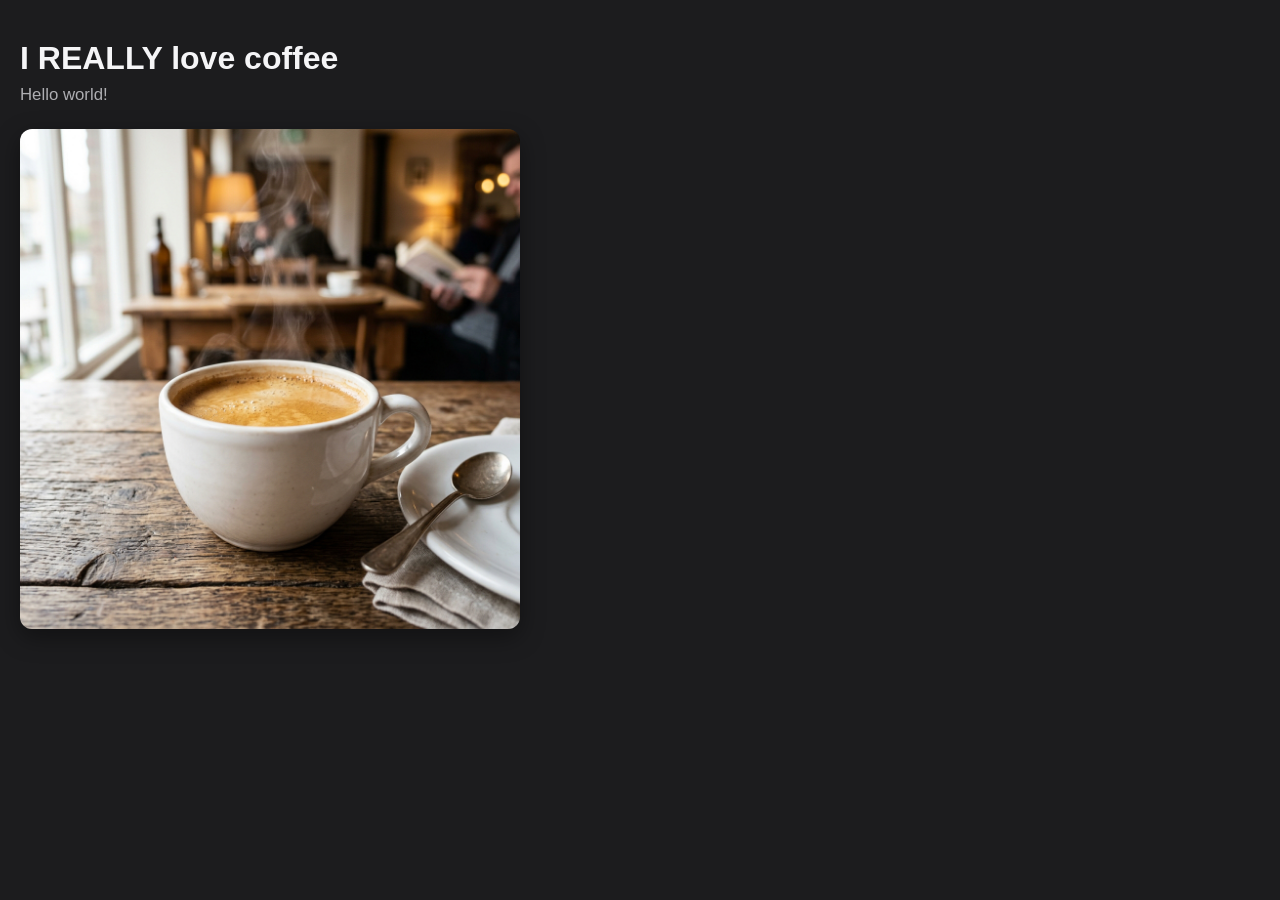
==== index.html @ 9ee0c2e5 "initial commit" ====
<!DOCTYPE html>
<html>
    <head>
        <title>My First Webpage</title>
        <link rel="stylesheet" href="styles.css">
    </head>
    <body>
        <h1>I REALLY love coffee</h1>
        <p>Hello world!</p>

        <img src="coffee.jpg" width="500"/>

        <!-- CORS demo -->
        <div id="tofetch"></div>
        <script>
            var tofetch = document.getElementById("tofetch");

            fetch('http://s3-cross-origin-other-bucket-981526069311-eu-west-1-an.s3-website-eu-west-1.amazonaws.com/extra-page.html')
            .then((response) => { 
                return response.text();
            })
            .then((html) => {
                tofetch.innerHTML = html     
            });
        </script>
    </body>
</html>
---- styles.css ----
/* styles.css — for index.html (Bucket 1 Frontend) */

* {
  box-sizing: border-box;
  margin: 0;
  padding: 0;
}

body {
  font-family: -apple-system, BlinkMacSystemFont, "Segoe UI", Roboto, sans-serif;
  background-color: #1c1c1e;
  color: #f5f5f7;
  padding: 40px 20px;
  min-height: 100vh;
}

h1 {
  font-size: 2rem;
  font-weight: 700;
  margin-bottom: 8px;
  color: #f5f5f7;
}

p {
  font-size: 1.05rem;
  color: #aeaeb2;
  margin-bottom: 24px;
}

img {
  display: block;
  width: 500px;
  max-width: 100%;
  border-radius: 12px;
  box-shadow: 0 8px 24px rgba(0, 0, 0, 0.4);
  margin-bottom: 32px;
  object-fit: cover;
}

#tofetch {
  margin-top: 8px;
}
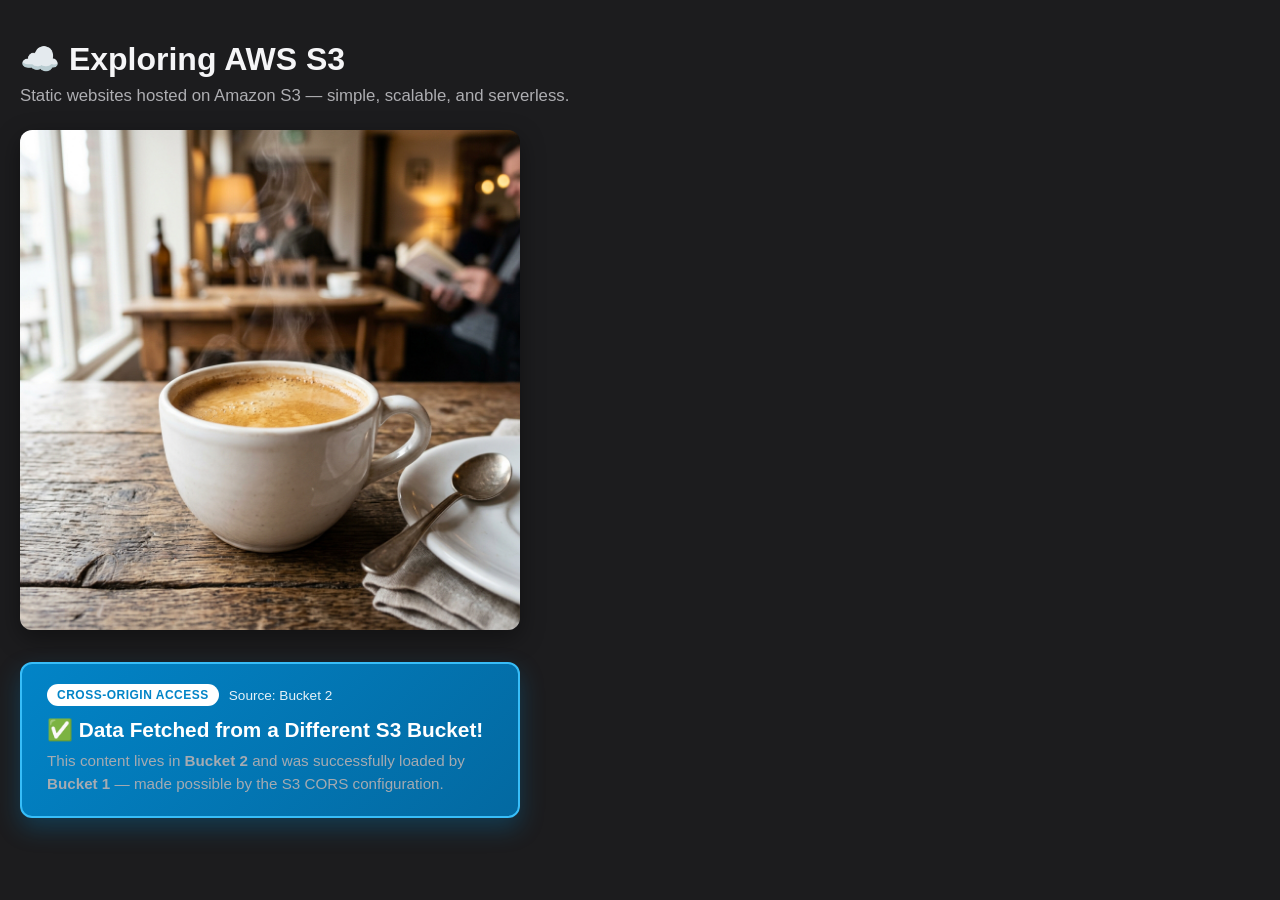
==== commit b9dcc640: "updated html" ====
--- a/index.html
+++ b/index.html
@@ -1,26 +1,26 @@
 <!DOCTYPE html>
-<html>
+<html lang="en">
     <head>
-        <title>My First Webpage</title>
+        <title>AWS Cloud Demo</title>
         <link rel="stylesheet" href="styles.css">
     </head>
     <body>
-        <h1>I REALLY love coffee</h1>
-        <p>Hello world!</p>
+        <h1>☁️ Exploring AWS S3</h1>
+        <p>Static websites hosted on Amazon S3 — simple, scalable, and serverless.</p>
 
-        <img src="coffee.jpg" width="500"/>
+        <img src="coffee.jpg" width="500" alt="A warm cup of coffee" />
 
-        <!-- CORS demo -->
+        <!-- CORS demo: fetches content from a different S3 bucket origin -->
         <div id="tofetch"></div>
         <script>
             var tofetch = document.getElementById("tofetch");
 
-            fetch('http://s3-cross-origin-other-bucket-981526069311-eu-west-1-an.s3-website-eu-west-1.amazonaws.com/extra-page.html')
-            .then((response) => { 
+            fetch('extra-page.html')
+            .then((response) => {
                 return response.text();
             })
             .then((html) => {
-                tofetch.innerHTML = html     
+                tofetch.innerHTML = html;
             });
         </script>
     </body>
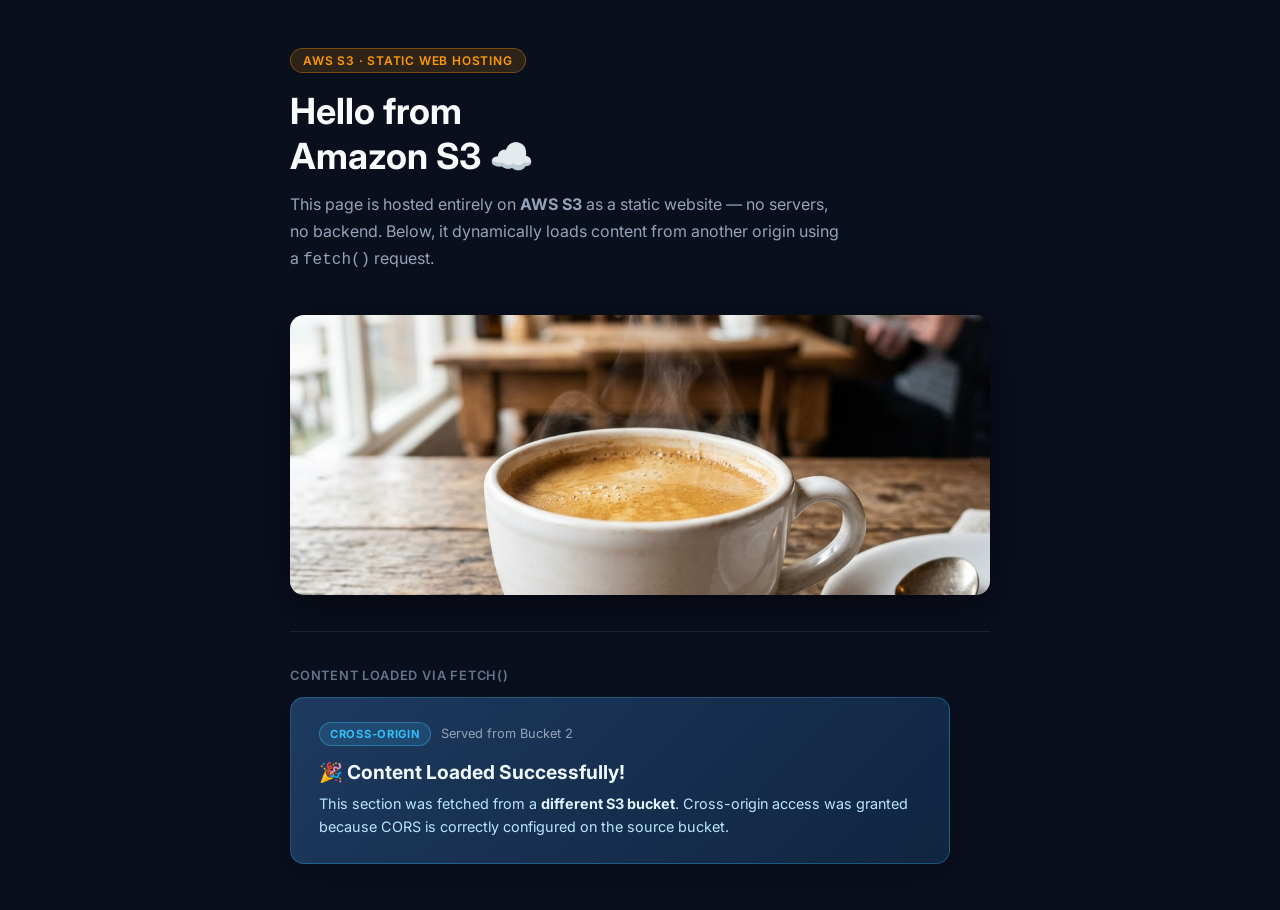
==== commit 83a50ffe: "updated html" ====
--- a/index.html
+++ b/index.html
@@ -1,27 +1,45 @@
 <!DOCTYPE html>
 <html lang="en">
-    <head>
-        <title>AWS Cloud Demo</title>
-        <link rel="stylesheet" href="styles.css">
-    </head>
-    <body>
-        <h1>☁️ Exploring AWS S3</h1>
-        <p>Static websites hosted on Amazon S3 — simple, scalable, and serverless.</p>
+<head>
+    <meta charset="UTF-8">
+    <meta name="viewport" content="width=device-width, initial-scale=1.0">
+    <title>AWS S3 — Static Website</title>
+    <link rel="stylesheet" href="styles.css">
+</head>
+<body>
+    <div class="page-wrapper">
 
-        <img src="coffee.jpg" width="500" alt="A warm cup of coffee" />
+        <!-- Hero Section -->
+        <div class="hero">
+            <span class="tag">AWS S3 · Static Web Hosting</span>
+            <h1>Hello from<br>Amazon S3 ☁️</h1>
+            <p class="lead">
+                This page is hosted entirely on <strong>AWS S3</strong> as a static website — no servers, no backend.
+                Below, it dynamically loads content from another origin using a <code>fetch()</code> request.
+            </p>
+        </div>
 
-        <!-- CORS demo: fetches content from a different S3 bucket origin -->
+        <!-- Image -->
+        <img class="hero-image" src="coffee.jpg" alt="Coffee" />
+
+        <hr class="divider">
+
+        <!-- Loaded Content Area -->
+        <p class="section-label">Content loaded via fetch()</p>
         <div id="tofetch"></div>
-        <script>
-            var tofetch = document.getElementById("tofetch");
 
-            fetch('extra-page.html')
-            .then((response) => {
-                return response.text();
-            })
-            .then((html) => {
-                tofetch.innerHTML = html;
-            });
-        </script>
-    </body>
+    </div>
+
+    <script>
+        var tofetch = document.getElementById("tofetch");
+
+        fetch('extra-page.html')
+        .then((response) => {
+            return response.text();
+        })
+        .then((html) => {
+            tofetch.innerHTML = html;
+        });
+    </script>
+</body>
 </html>
--- a/styles.css
+++ b/styles.css
@@ -1,4 +1,8 @@
-/* styles.css — for index.html (Bucket 1 Frontend) */
+/* =========================================
+   styles.css — Bucket 1 Frontend (index.html)
+   ========================================= */
+
+@import url('https://fonts.googleapis.com/css2?family=Inter:wght@400;500;600;700&display=swap');
 
 * {
   box-sizing: border-box;
@@ -7,36 +11,81 @@
 }
 
 body {
-  font-family: -apple-system, BlinkMacSystemFont, "Segoe UI", Roboto, sans-serif;
-  background-color: #1c1c1e;
-  color: #f5f5f7;
-  padding: 40px 20px;
+  font-family: 'Inter', -apple-system, BlinkMacSystemFont, "Segoe UI", sans-serif;
+  background: #0a0f1e;
+  color: #e2e8f0;
   min-height: 100vh;
+  padding: 48px 24px;
+}
+
+.page-wrapper {
+  max-width: 700px;
+  margin: 0 auto;
+}
+
+/* --- Hero Section --- */
+.hero {
+  margin-bottom: 40px;
+}
+
+.tag {
+  display: inline-block;
+  background: rgba(255, 153, 0, 0.15);
+  color: #ff9900;
+  border: 1px solid rgba(255, 153, 0, 0.35);
+  font-size: 0.75rem;
+  font-weight: 600;
+  letter-spacing: 0.8px;
+  text-transform: uppercase;
+  padding: 4px 12px;
+  border-radius: 20px;
+  margin-bottom: 16px;
 }
 
 h1 {
-  font-size: 2rem;
+  font-size: 2.25rem;
   font-weight: 700;
-  margin-bottom: 8px;
-  color: #f5f5f7;
+  line-height: 1.25;
+  color: #f8fafc;
+  margin-bottom: 12px;
 }
 
-p {
-  font-size: 1.05rem;
-  color: #aeaeb2;
-  margin-bottom: 24px;
+.lead {
+  font-size: 1rem;
+  color: #94a3b8;
+  line-height: 1.7;
+  max-width: 560px;
 }
 
-img {
+/* --- Image --- */
+.hero-image {
+  width: 100%;
+  max-width: 700px;
+  height: 280px;
+  object-fit: cover;
+  border-radius: 14px;
+  margin: 32px 0;
+  box-shadow: 0 12px 40px rgba(0, 0, 0, 0.5);
   display: block;
-  width: 500px;
-  max-width: 100%;
-  border-radius: 12px;
-  box-shadow: 0 8px 24px rgba(0, 0, 0, 0.4);
-  margin-bottom: 32px;
-  object-fit: cover;
+}
+
+/* --- Divider --- */
+.divider {
+  border: none;
+  border-top: 1px solid rgba(255, 255, 255, 0.08);
+  margin: 36px 0;
+}
+
+/* --- Loaded Content Section --- */
+.section-label {
+  font-size: 0.8rem;
+  font-weight: 600;
+  text-transform: uppercase;
+  letter-spacing: 0.8px;
+  color: #64748b;
+  margin-bottom: 14px;
 }
 
 #tofetch {
-  margin-top: 8px;
+  min-height: 60px;
 }
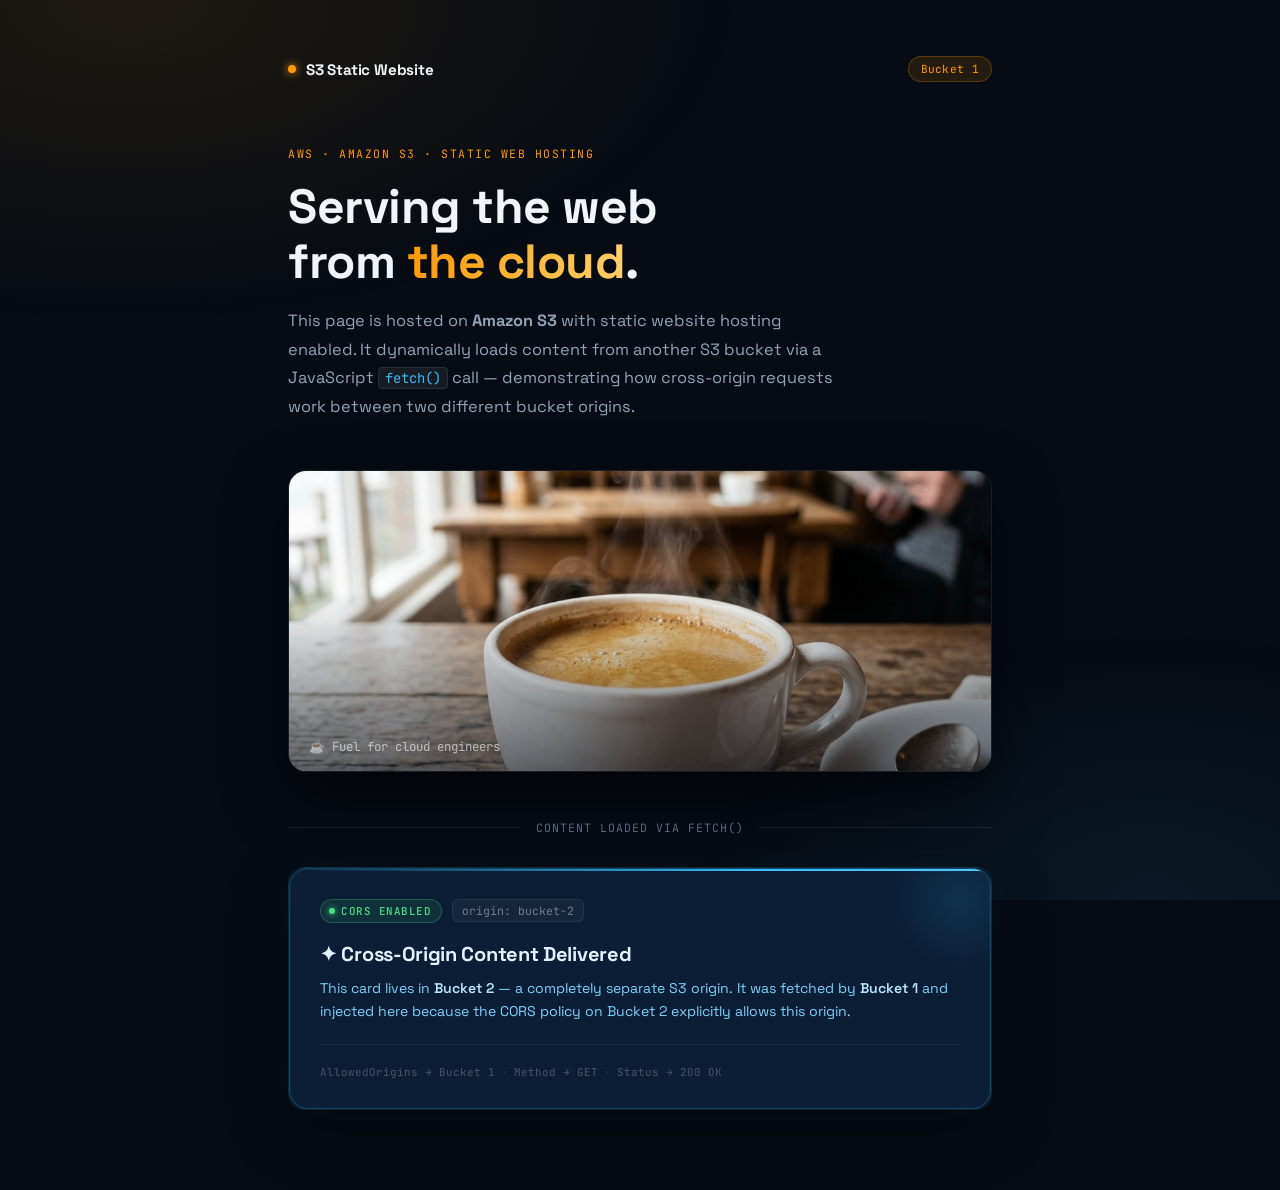
==== commit dbd72af5: "updated html" ====
--- a/index.html
+++ b/index.html
@@ -3,30 +3,50 @@
 <head>
     <meta charset="UTF-8">
     <meta name="viewport" content="width=device-width, initial-scale=1.0">
-    <title>AWS S3 — Static Website</title>
+    <title>S3 Static Site</title>
     <link rel="stylesheet" href="styles.css">
 </head>
 <body>
-    <div class="page-wrapper">
+    <div class="wrapper">
 
-        <!-- Hero Section -->
-        <div class="hero">
-            <span class="tag">AWS S3 · Static Web Hosting</span>
-            <h1>Hello from<br>Amazon S3 ☁️</h1>
-            <p class="lead">
-                This page is hosted entirely on <strong>AWS S3</strong> as a static website — no servers, no backend.
-                Below, it dynamically loads content from another origin using a <code>fetch()</code> request.
+        <!-- Navbar -->
+        <nav class="navbar">
+            <div class="nav-logo">
+                <span class="dot"></span>
+                S3 Static Website
+            </div>
+            <span class="nav-chip">Bucket&nbsp;1</span>
+        </nav>
+
+        <!-- Hero -->
+        <section class="hero">
+            <p class="hero-eyebrow">AWS · Amazon S3 · Static Web Hosting</p>
+            <h1>Serving the web<br>from <em>the cloud</em>.</h1>
+            <p class="hero-desc">
+                This page is hosted on <strong>Amazon S3</strong> with static website hosting enabled.
+                It dynamically loads content from another S3 bucket via a JavaScript <code>fetch()</code> call —
+                demonstrating how cross-origin requests work between two different bucket origins.
             </p>
+        </section>
+
+        <!-- Image -->
+        <div class="photo-frame">
+            <img src="coffee.jpg" alt="Coffee" />
+            <div class="photo-frame-overlay"></div>
+            <span class="photo-caption">☕ Fuel for cloud engineers</span>
         </div>
 
-        <!-- Image -->
-        <img class="hero-image" src="coffee.jpg" alt="Coffee" />
+        <!-- Separator -->
+        <div class="sep">
+            <div class="sep-line"></div>
+            <span class="sep-label">Content loaded via fetch()</span>
+            <div class="sep-line"></div>
+        </div>
 
-        <hr class="divider">
-
-        <!-- Loaded Content Area -->
-        <p class="section-label">Content loaded via fetch()</p>
-        <div id="tofetch"></div>
+        <!-- Zone where extra-page.html is injected -->
+        <div class="fetch-zone" id="tofetch">
+            <p class="fetch-placeholder">// waiting for cross-origin response...</p>
+        </div>
 
     </div>
 
--- a/styles.css
+++ b/styles.css
@@ -1,91 +1,212 @@
-/* =========================================
-   styles.css — Bucket 1 Frontend (index.html)
-   ========================================= */
-
-@import url('https://fonts.googleapis.com/css2?family=Inter:wght@400;500;600;700&display=swap');
-
-* {
-  box-sizing: border-box;
-  margin: 0;
+/* ===================================================
+   styles.css — index.html (Bucket 1)
+   =================================================== */
+
+@import url('https://fonts.googleapis.com/css2?family=Space+Grotesk:wght@400;500;600;700&family=JetBrains+Mono:wght@400;500&display=swap');
+
+*, *::before, *::after { box-sizing: border-box; margin: 0; padding: 0; }
+
+:root {
+  --orange: #ff9900;
+  --orange-dim: rgba(255, 153, 0, 0.12);
+  --blue: #38bdf8;
+  --surface: rgba(255, 255, 255, 0.04);
+  --border: rgba(255, 255, 255, 0.08);
+  --text: #f1f5f9;
+  --muted: #64748b;
+}
+
+body {
+  font-family: 'Space Grotesk', sans-serif;
+  background: #060b14;
+  color: var(--text);
+  min-height: 100vh;
+  overflow-x: hidden;
+}
+
+/* === Animated Mesh Background === */
+body::before {
+  content: '';
+  position: fixed;
+  inset: 0;
+  background:
+    radial-gradient(ellipse 80% 60% at 10% 0%, rgba(255, 153, 0, 0.1) 0%, transparent 60%),
+    radial-gradient(ellipse 60% 50% at 90% 100%, rgba(56, 189, 248, 0.08) 0%, transparent 60%);
+  pointer-events: none;
+  z-index: 0;
+}
+
+.wrapper {
+  position: relative;
+  z-index: 1;
+  max-width: 760px;
+  margin: 0 auto;
+  padding: 56px 28px 80px;
+}
+
+/* === Top Nav Bar === */
+.navbar {
+  display: flex;
+  align-items: center;
+  justify-content: space-between;
+  margin-bottom: 64px;
+}
+
+.nav-logo {
+  display: flex;
+  align-items: center;
+  gap: 10px;
+  font-weight: 700;
+  font-size: 0.95rem;
+  letter-spacing: -0.2px;
+}
+
+.nav-logo .dot {
+  width: 8px;
+  height: 8px;
+  border-radius: 50%;
+  background: var(--orange);
+  box-shadow: 0 0 8px var(--orange);
+  animation: pulse-dot 2s infinite;
+}
+
+@keyframes pulse-dot {
+  0%, 100% { box-shadow: 0 0 6px var(--orange); }
+  50% { box-shadow: 0 0 16px var(--orange), 0 0 32px rgba(255,153,0,0.3); }
+}
+
+.nav-chip {
+  font-family: 'JetBrains Mono', monospace;
+  font-size: 0.7rem;
+  background: var(--orange-dim);
+  border: 1px solid rgba(255, 153, 0, 0.25);
+  color: var(--orange);
+  padding: 5px 12px;
+  border-radius: 100px;
+  letter-spacing: 0.3px;
+}
+
+/* === Hero === */
+.hero {
+  margin-bottom: 48px;
+}
+
+.hero-eyebrow {
+  font-family: 'JetBrains Mono', monospace;
+  font-size: 0.72rem;
+  color: var(--orange);
+  text-transform: uppercase;
+  letter-spacing: 1.5px;
+  margin-bottom: 18px;
+}
+
+.hero h1 {
+  font-size: clamp(2rem, 5vw, 3rem);
+  font-weight: 700;
+  line-height: 1.15;
+  letter-spacing: -0.5px;
+  margin-bottom: 18px;
+}
+
+.hero h1 em {
+  font-style: normal;
+  background: linear-gradient(90deg, var(--orange), #ffd166);
+  -webkit-background-clip: text;
+  -webkit-text-fill-color: transparent;
+}
+
+.hero-desc {
+  font-size: 1.02rem;
+  color: #94a3b8;
+  line-height: 1.75;
+  max-width: 560px;
+}
+
+.hero-desc code {
+  font-family: 'JetBrains Mono', monospace;
+  font-size: 0.85em;
+  background: rgba(255,255,255,0.07);
+  border: 1px solid var(--border);
+  padding: 1px 6px;
+  border-radius: 4px;
+  color: var(--blue);
+}
+
+/* === Image === */
+.photo-frame {
+  position: relative;
+  border-radius: 18px;
+  overflow: hidden;
+  margin: 40px 0;
+  box-shadow: 0 24px 60px rgba(0, 0, 0, 0.6);
+  border: 1px solid var(--border);
+}
+
+.photo-frame img {
+  width: 100%;
+  height: 300px;
+  object-fit: cover;
+  display: block;
+}
+
+.photo-frame-overlay {
+  position: absolute;
+  inset: 0;
+  background: linear-gradient(to top, rgba(6, 11, 20, 0.6) 0%, transparent 60%);
+}
+
+.photo-caption {
+  position: absolute;
+  bottom: 16px;
+  left: 20px;
+  font-size: 0.78rem;
+  color: rgba(255,255,255,0.6);
+  font-family: 'JetBrains Mono', monospace;
+}
+
+/* === Separator === */
+.sep {
+  display: flex;
+  align-items: center;
+  gap: 14px;
+  margin: 48px 0 32px;
+}
+
+.sep-line {
+  flex: 1;
+  height: 1px;
+  background: var(--border);
+}
+
+.sep-label {
+  font-size: 0.72rem;
+  font-family: 'JetBrains Mono', monospace;
+  color: var(--muted);
+  text-transform: uppercase;
+  letter-spacing: 1px;
+  white-space: nowrap;
+}
+
+/* === Fetch Zone === */
+.fetch-zone {
+  background: var(--surface);
+  border: 1px dashed rgba(255,255,255,0.1);
+  border-radius: 16px;
+  padding: 32px;
+  min-height: 100px;
+  transition: border-color 0.3s ease;
+}
+
+.fetch-zone:not(:empty) {
+  border-style: solid;
+  border-color: rgba(56, 189, 248, 0.2);
   padding: 0;
-}
-
-body {
-  font-family: 'Inter', -apple-system, BlinkMacSystemFont, "Segoe UI", sans-serif;
-  background: #0a0f1e;
-  color: #e2e8f0;
-  min-height: 100vh;
-  padding: 48px 24px;
-}
-
-.page-wrapper {
-  max-width: 700px;
-  margin: 0 auto;
-}
-
-/* --- Hero Section --- */
-.hero {
-  margin-bottom: 40px;
-}
-
-.tag {
-  display: inline-block;
-  background: rgba(255, 153, 0, 0.15);
-  color: #ff9900;
-  border: 1px solid rgba(255, 153, 0, 0.35);
-  font-size: 0.75rem;
-  font-weight: 600;
-  letter-spacing: 0.8px;
-  text-transform: uppercase;
-  padding: 4px 12px;
-  border-radius: 20px;
-  margin-bottom: 16px;
-}
-
-h1 {
-  font-size: 2.25rem;
-  font-weight: 700;
-  line-height: 1.25;
-  color: #f8fafc;
-  margin-bottom: 12px;
-}
-
-.lead {
-  font-size: 1rem;
-  color: #94a3b8;
-  line-height: 1.7;
-  max-width: 560px;
-}
-
-/* --- Image --- */
-.hero-image {
-  width: 100%;
-  max-width: 700px;
-  height: 280px;
-  object-fit: cover;
-  border-radius: 14px;
-  margin: 32px 0;
-  box-shadow: 0 12px 40px rgba(0, 0, 0, 0.5);
-  display: block;
-}
-
-/* --- Divider --- */
-.divider {
-  border: none;
-  border-top: 1px solid rgba(255, 255, 255, 0.08);
-  margin: 36px 0;
-}
-
-/* --- Loaded Content Section --- */
-.section-label {
+  background: transparent;
+}
+
+.fetch-placeholder {
+  font-family: 'JetBrains Mono', monospace;
   font-size: 0.8rem;
-  font-weight: 600;
-  text-transform: uppercase;
-  letter-spacing: 0.8px;
-  color: #64748b;
-  margin-bottom: 14px;
-}
-
-#tofetch {
-  min-height: 60px;
-}
+  color: var(--muted);
+  text-align: center;
+}
